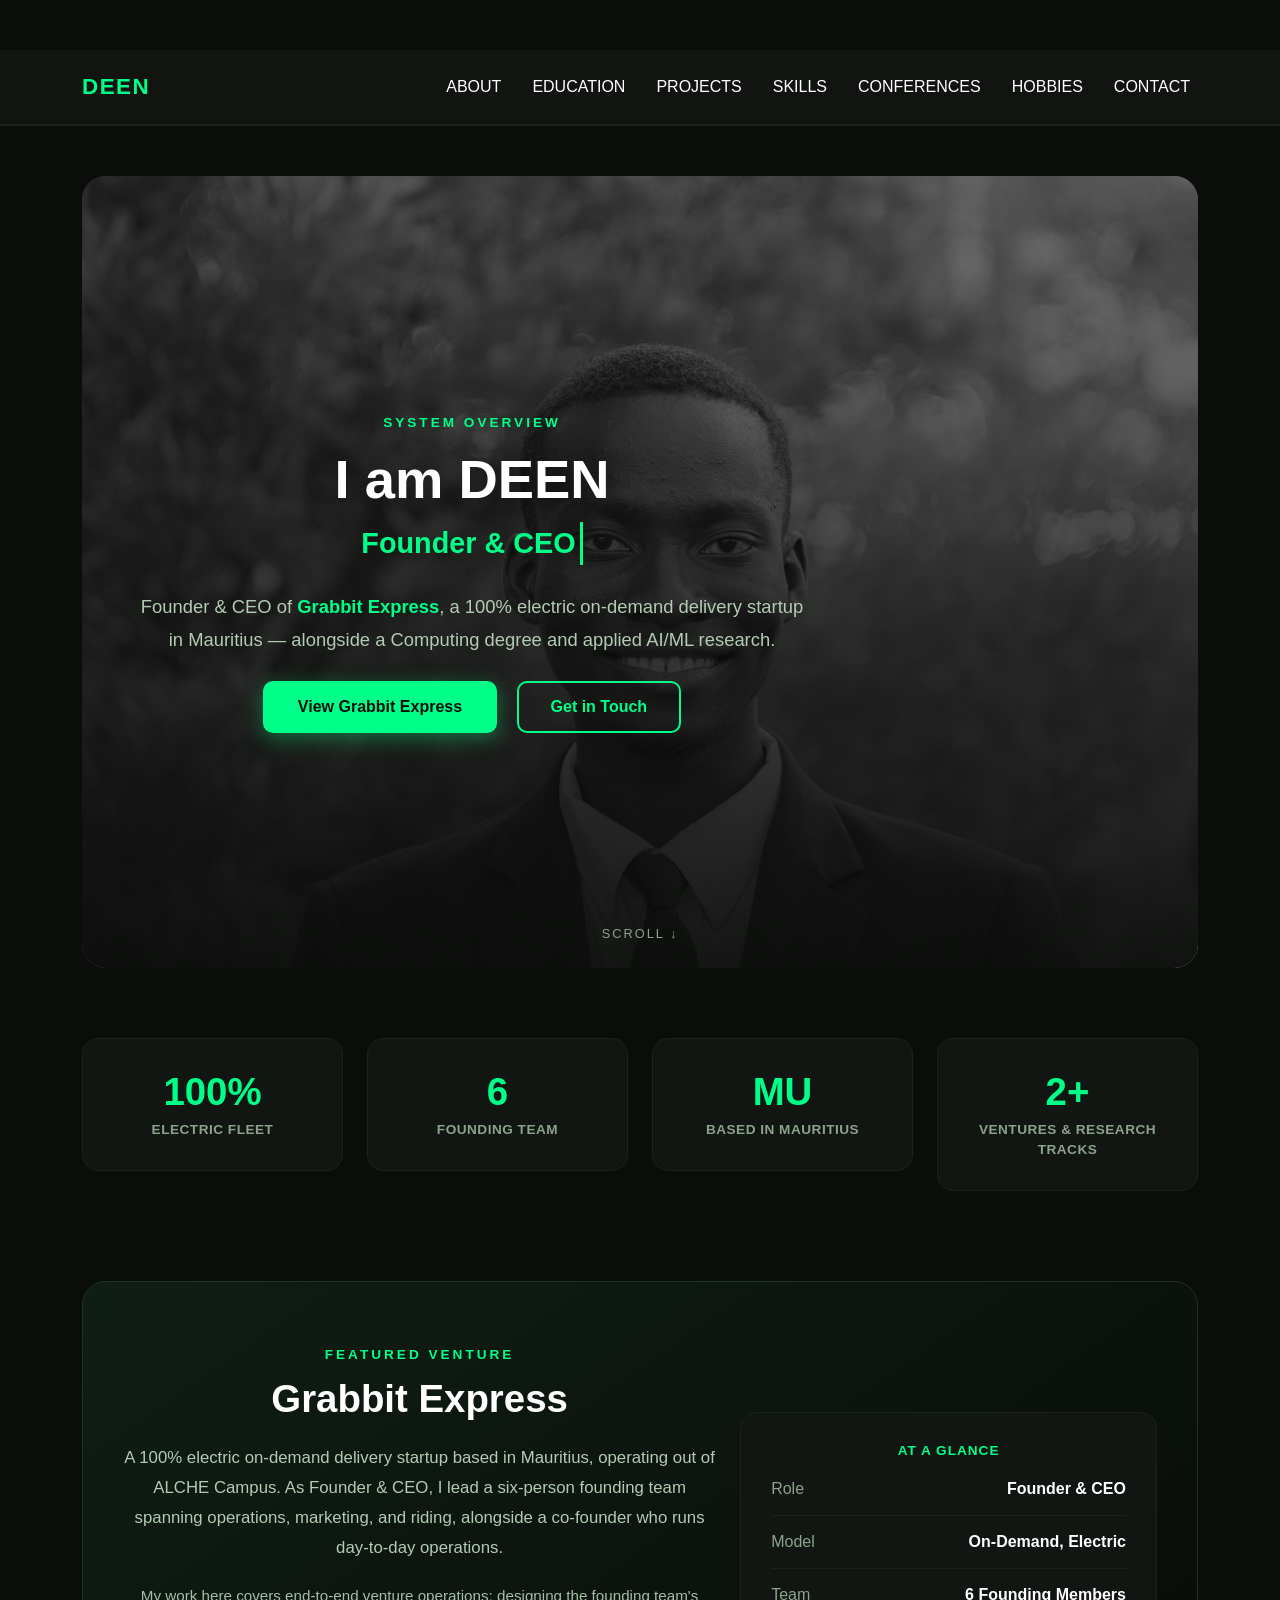
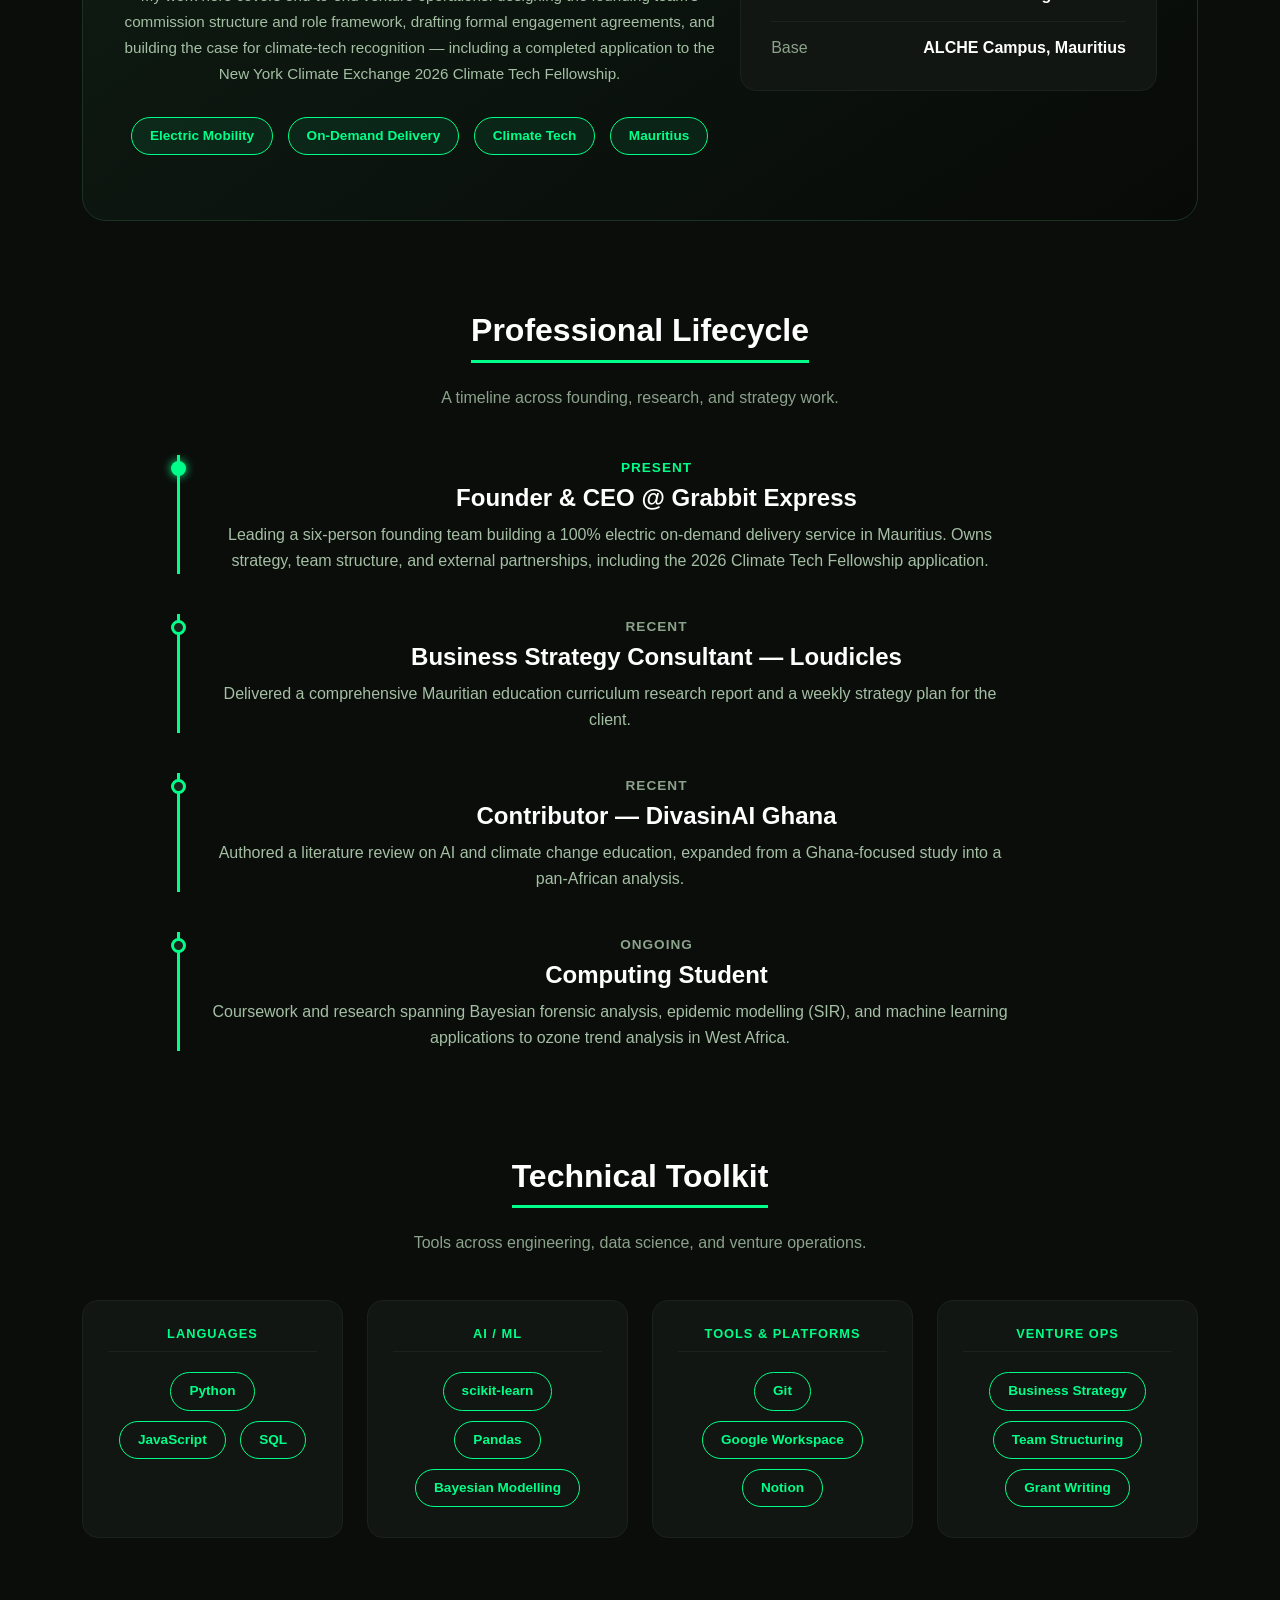
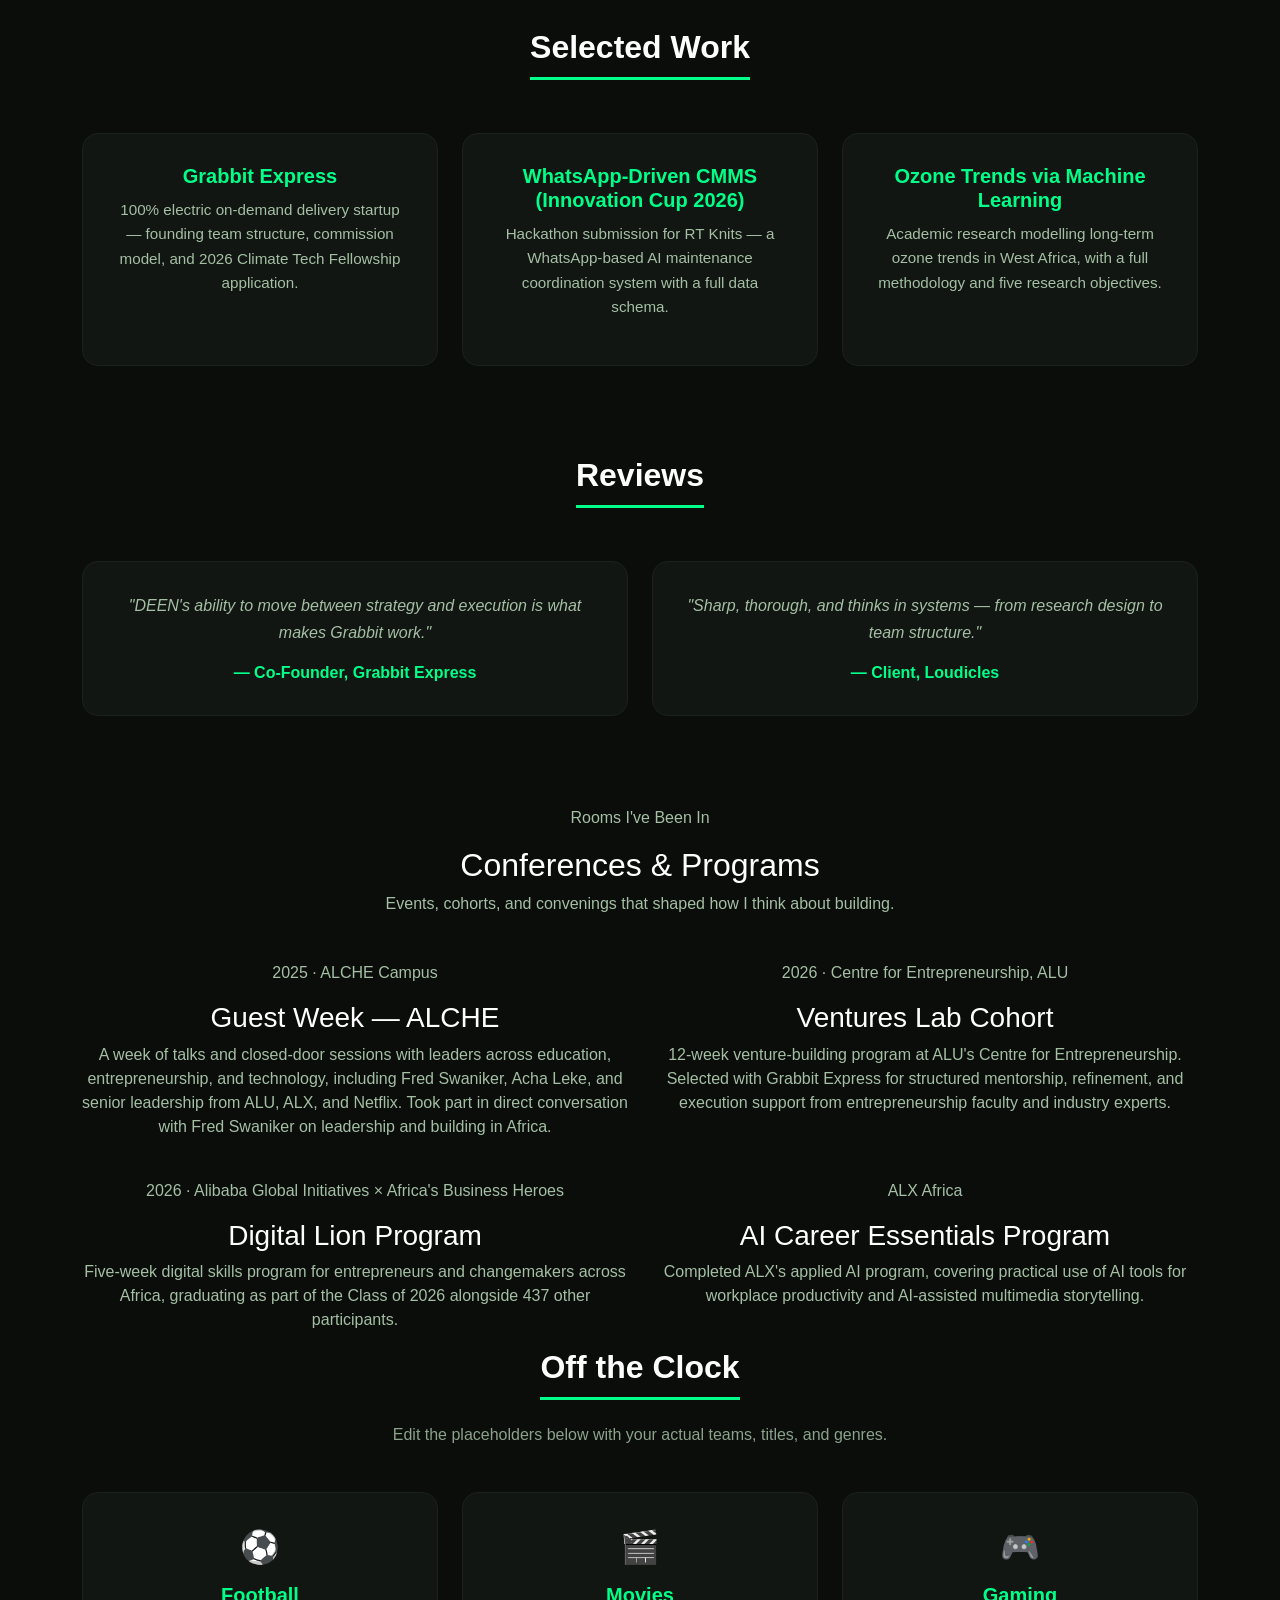
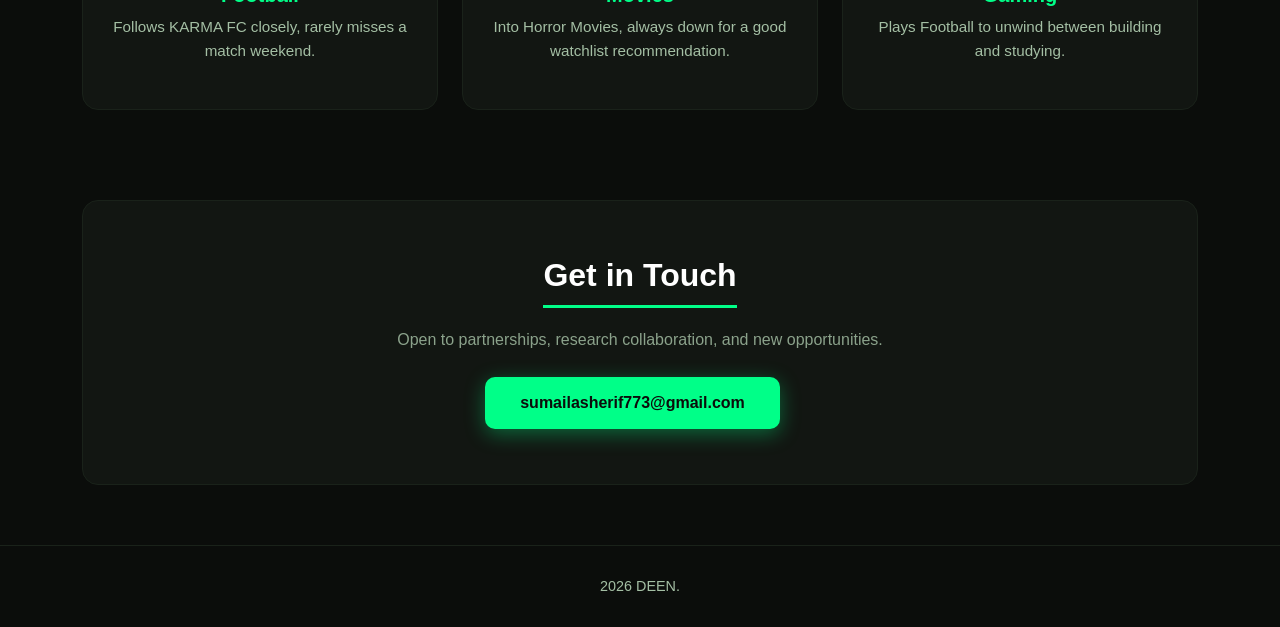
==== index copy.html @ 85b490ea "Updated website" ====
<!DOCTYPE html>
<html lang="en">
<head>
    <meta charset="UTF-8">
    <meta name="viewport" content="width=device-width, initial-scale=1.0">
    <title>DEEN | Founder & Systems Builder</title>
    <meta name="description" content="I am Sherif Sumaila. Founder, Grabbit Express | Co-Founder, Loudicles | AI/ML Enthusiast..">

    <link href="https://cdn.jsdelivr.net/npm/bootstrap@5.3.3/dist/css/bootstrap.min.css" rel="stylesheet">
    <script src="https://cdn.jsdelivr.net/npm/bootstrap@5.3.3/dist/js/bootstrap.bundle.min.js" defer></script>

    <link rel="stylesheet" href="/ASSET/index.css">
    <link rel="icon" href="/ASSET/deen.jpg" type="image/x-icon">
</head>
<body>

    <!-- ================= NAVIGATION BAR ================= -->
    <nav class="navbar navbar-expand-lg sticky-top" style="z-index: 1050;">
      <div class="container">
        <a class="navbar-brand" href="#about">DEEN</a>
        <button class="navbar-toggler" type="button" data-bs-toggle="collapse" data-bs-target="#navbarNavDropdown" aria-controls="navbarNavDropdown" aria-expanded="false" aria-label="Toggle navigation">
          <span class="navbar-toggler-icon"></span>
        </button>
        <div class="collapse navbar-collapse" id="navbarNavDropdown">
          <ul class="navbar-nav ms-auto">
            <li class="nav-item"><a class="nav-link active" href="#about">ABOUT</a></li>
            <li class="nav-item"><a class="nav-link" href="#education">EDUCATION</a></li>
            <li class="nav-item"><a class="nav-link" href="#toolkit">PROJECTS</a></li>
            <li class="nav-item"><a class="nav-link" href="#skills">SKILLS</a></li>
              <li class="nav-item"><a class="nav-link" href="#conferences">CONFERENCES</a></li>
            <li class="nav-item"><a class="nav-link" href="#hobbies">HOBBIES</a></li>
            <li class="nav-item"><a class="nav-link" href="#contact">CONTACT</a></li>
         
          </ul>
        </div>
      </div>
    </nav>

    <div class="container" style="margin-top: 50px;">

        <!-- ================= HERO ================= -->
        <section id="about" class="hero-bg" aria-label="Introduction">
            <div class="hero-bg-image" role="img" aria-label="Photo of DEEN"></div>
            <div class="hero-bg-overlay"></div>
            <div class="hero-bg-content">
                <span class="hero-eyebrow">System Overview</span>
                <h1 class="hero-name">I am DEEN</h1>
                <div class="typewriter-wrap">
                    <span id="typewriter-text"></span><span class="typewriter-cursor" aria-hidden="true">&nbsp;</span>
                </div>
                <p style="color: var(--text-soft); font-size: 1.15rem; line-height: 1.8; margin: 25px 0;">
                    Founder & CEO of <strong style="color: var(--accent);">Grabbit Express</strong>, a 100% electric on-demand delivery startup in Mauritius — alongside a Computing degree and applied AI/ML research.
                </p>
                <div>
                    <a href="#grabbit" class="btn-accent-solid">View Grabbit Express</a>
                    <a href="#contact" class="btn-accent-outline">Get in Touch</a>
                </div>
            </div>
            <div class="scroll-cue" aria-hidden="true">Scroll ↓</div>
        </section>

        <!-- ================= STATS ================= -->
        <section class="section-wrap" aria-label="Key stats">
            <div class="row g-4 text-center">
                <div class="col-6 col-md-3"><div class="stat-card"><h2>100%</h2><p>Electric Fleet</p></div></div>
                <div class="col-6 col-md-3"><div class="stat-card"><h2>6</h2><p>Founding Team</p></div></div>
                <div class="col-6 col-md-3"><div class="stat-card"><h2>MU</h2><p>Based in Mauritius</p></div></div>
                <div class="col-6 col-md-3"><div class="stat-card"><h2>2+</h2><p>Ventures & Research Tracks</p></div></div>
            </div>
        </section>

        <!-- ================= GRABBIT EXPRESS ================= -->
        <section id="grabbit" class="section-wrap grabbit-section">
            <div class="row align-items-center">
                <div class="col-lg-7">
                    <span class="hero-eyebrow">Featured Venture</span>
                    <h2 style="font-weight: 800; margin: 10px 0 20px 0; font-size: 2.4rem;">Grabbit Express</h2>
                    <p style="color: var(--text-soft); font-size: 1.05rem; line-height: 1.8; margin-bottom: 20px;">
                        A 100% electric on-demand delivery startup based in Mauritius, operating out of ALCHE Campus. As Founder & CEO, I lead a six-person founding team spanning operations, marketing, and riding, alongside a co-founder who runs day-to-day operations.
                    </p>
                    <p style="font-size: 0.95rem; line-height: 1.7; margin-bottom: 25px;">
                        My work here covers end-to-end venture operations: designing the founding team's commission structure and role framework, drafting formal engagement agreements, and building the case for climate-tech recognition — including a completed application to the New York Climate Exchange 2026 Climate Tech Fellowship.
                    </p>
                    <div>
                        <span class="venture-badge">Electric Mobility</span>
                        <span class="venture-badge">On-Demand Delivery</span>
                        <span class="venture-badge">Climate Tech</span>
                        <span class="venture-badge">Mauritius</span>
                    </div>
                </div>
                <div class="col-lg-5 mt-4 mt-lg-0">
                    <div class="panel-card">
                        <h6 style="color: var(--accent); font-weight: 700; text-transform: uppercase; font-size: 0.85rem; letter-spacing: 1px; margin-bottom: 18px;">At a Glance</h6>
                        <div class="grabbit-fact-row"><span class="label">Role</span><span class="value">Founder & CEO</span></div>
                        <div class="grabbit-fact-row"><span class="label">Model</span><span class="value">On-Demand, Electric</span></div>
                        <div class="grabbit-fact-row"><span class="label">Team</span><span class="value">6 Founding Members</span></div>
                        <div class="grabbit-fact-row"><span class="label">Base</span><span class="value">ALCHE Campus, Mauritius</span></div>
                    </div>
                </div>
            </div>
        </section>

        <!-- ================= EXPERIENCE ================= -->
        <section id="experience" class="section-wrap">
            <div class="section-head">
                <h2 class="section-heading">Professional Lifecycle</h2>
                <p class="section-sub">A timeline across founding, research, and strategy work.</p>
            </div>
            <div class="row justify-content-center">
                <div class="col-lg-10">
                    <div class="timeline-item">
                        <div class="timeline-dot"></div>
                        <span class="timeline-tag" style="color: var(--accent);">PRESENT</span>
                        <h4>Founder & CEO @ Grabbit Express</h4>
                        <p>Leading a six-person founding team building a 100% electric on-demand delivery service in Mauritius. Owns strategy, team structure, and external partnerships, including the 2026 Climate Tech Fellowship application.</p>
                    </div>
                    <div class="timeline-item">
                        <div class="timeline-dot-hollow"></div>
                        <span class="timeline-tag" style="color: var(--text-mute);">RECENT</span>
                        <h4>Business Strategy Consultant — Loudicles</h4>
                        <p>Delivered a comprehensive Mauritian education curriculum research report and a weekly strategy plan for the client.</p>
                    </div>
                    <div class="timeline-item">
                        <div class="timeline-dot-hollow"></div>
                        <span class="timeline-tag" style="color: var(--text-mute);">RECENT</span>
                        <h4>Contributor — DivasinAI Ghana</h4>
                        <p>Authored a literature review on AI and climate change education, expanded from a Ghana-focused study into a pan-African analysis.</p>
                    </div>
                    <div class="timeline-item">
                        <div class="timeline-dot-hollow"></div>
                        <span class="timeline-tag" style="color: var(--text-mute);">ONGOING</span>
                        <h4>Computing Student</h4>
                        <p>Coursework and research spanning Bayesian forensic analysis, epidemic modelling (SIR), and machine learning applications to ozone trend analysis in West Africa.</p>
                    </div>
                </div>
            </div>
        </section>

        <!-- ================= TOOLKIT ================= -->
        <section id="toolkit" class="section-wrap">
            <div class="section-head">
                <h2 class="section-heading">Technical Toolkit</h2>
                <p class="section-sub">Tools across engineering, data science, and venture operations.</p>
            </div>
            <div class="row g-4">
                <div class="col-md-3 col-6">
                    <div class="toolkit-card">
                        <h6>Languages</h6>
                        <span class="skill-badge">Python</span>
                        <span class="skill-badge">JavaScript</span>
                        <span class="skill-badge">SQL</span>
                    </div>
                </div>
                <div class="col-md-3 col-6">
                    <div class="toolkit-card">
                        <h6>AI / ML</h6>
                        <span class="skill-badge">scikit-learn</span>
                        <span class="skill-badge">Pandas</span>
                        <span class="skill-badge">Bayesian Modelling</span>
                    </div>
                </div>
                <div class="col-md-3 col-6">
                    <div class="toolkit-card">
                        <h6>Tools & Platforms</h6>
                        <span class="skill-badge">Git</span>
                        <span class="skill-badge">Google Workspace</span>
                        <span class="skill-badge">Notion</span>
                    </div>
                </div>
                <div class="col-md-3 col-6">
                    <div class="toolkit-card">
                        <h6>Venture Ops</h6>
                        <span class="skill-badge">Business Strategy</span>
                        <span class="skill-badge">Team Structuring</span>
                        <span class="skill-badge">Grant Writing</span>
                    </div>
                </div>
            </div>
        </section>

        <!-- ================= PROJECTS ================= -->
        <section id="projects" class="section-wrap">
            <div class="section-head">
                <h2 class="section-heading">Selected Work</h2>
            </div>
            <div class="row g-4">
                <div class="col-md-4">
                    <div class="panel-card project-card">
                        <h5>Grabbit Express</h5>
                        <p>100% electric on-demand delivery startup — founding team structure, commission model, and 2026 Climate Tech Fellowship application.</p>
                    </div>
                </div>
                <div class="col-md-4">
                    <div class="panel-card project-card">
                        <h5>WhatsApp-Driven CMMS (Innovation Cup 2026)</h5>
                        <p>Hackathon submission for RT Knits — a WhatsApp-based AI maintenance coordination system with a full data schema.</p>
                    </div>
                </div>
                <div class="col-md-4">
                    <div class="panel-card project-card">
                        <h5>Ozone Trends via Machine Learning</h5>
                        <p>Academic research modelling long-term ozone trends in West Africa, with a full methodology and five research objectives.</p>
                    </div>
                </div>
            </div>
        </section>

        <!-- ================= TESTIMONIALS ================= -->
        <section id="testimonials" class="section-wrap">
            <div class="section-head">
                <h2 class="section-heading">Reviews</h2>
            </div>
            <div class="row g-4">
                <div class="col-md-6">
                    <div class="panel-card testimonial-card">
                        <p class="testimonial-quote">"DEEN's ability to move between strategy and execution is what makes Grabbit work."</p>
                        <p class="testimonial-author">— Co-Founder, Grabbit Express</p>
                    </div>
                </div>
                <div class="col-md-6">
                    <div class="panel-card testimonial-card">
                        <p class="testimonial-quote">"Sharp, thorough, and thinks in systems — from research design to team structure."</p>
                        <p class="testimonial-author">— Client, Loudicles</p>
                    </div>
                </div>
            </div>
        </section>

            <!-- ================= CONFERENCES & PROGRAMS ================= -->
    <section id="conferences" class="section">
      <div class="section-head">
        <p class="eyebrow">Rooms I've Been In</p>
        <h2 class="section-title">Conferences &amp; Programs</h2>
        <p class="section-lede">
          Events, cohorts, and convenings that shaped how I think about building.
        </p>
      </div>

      <div class="row g-4">
        <div class="col-lg-6">
          <article class="event-card">
            <p class="event-meta">2025 &middot; ALCHE Campus</p>
            <h3 class="work-title">Guest Week — ALCHE</h3>
            <p class="work-body">
              A week of talks and closed-door sessions with leaders across education, entrepreneurship,
              and technology, including Fred Swaniker, Acha Leke, and senior leadership from ALU, ALX,
              and Netflix. Took part in direct conversation with Fred Swaniker on leadership and building
              in Africa.
            </p>
          </article>
        </div>

        <div class="col-lg-6">
          <article class="event-card">
            <p class="event-meta">2026 &middot; Centre for Entrepreneurship, ALU</p>
            <h3 class="work-title">Ventures Lab Cohort</h3>
            <p class="work-body">
              12-week venture-building program at ALU's Centre for Entrepreneurship. Selected with
              Grabbit Express for structured mentorship, refinement, and execution support from
              entrepreneurship faculty and industry experts.
            </p>
          </article>
        </div>

        <div class="col-lg-6">
          <article class="event-card">
            <p class="event-meta">2026 &middot; Alibaba Global Initiatives &times; Africa's Business Heroes</p>
            <h3 class="work-title">Digital Lion Program</h3>
            <p class="work-body">
              Five-week digital skills program for entrepreneurs and changemakers across Africa,
              graduating as part of the Class of 2026 alongside 437 other participants.
            </p>
          </article>
        </div>

        <div class="col-lg-6">
          <article class="event-card">
            <p class="event-meta">ALX Africa</p>
            <h3 class="work-title">AI Career Essentials Program</h3>
            <p class="work-body">
              Completed ALX's applied AI program, covering practical use of AI tools for workplace
              productivity and AI-assisted multimedia storytelling.
            </p>
          </article>
        </div>
      </div>
    </section>

        <!-- ================= HOBBIES ================= -->
        <section id="hobbies" class="section-wrap">
            <div class="section-head">
                <h2 class="section-heading">Off the Clock</h2>
                <p class="section-sub">Edit the placeholders below with your actual teams, titles, and genres.</p>
            </div>
            <div class="row g-4">
                <div class="col-md-4">
                    <div class="hobby-card">
                        <div class="hobby-icon" aria-hidden="true">⚽</div>
                        <h5>Football</h5>
                        <p><!-- Replace with your club/team -->Follows KARMA FC closely, rarely misses a match weekend.</p>
                    </div>
                </div>
                <div class="col-md-4">
                    <div class="hobby-card">
                        <div class="hobby-icon" aria-hidden="true">🎬</div>
                        <h5>Movies</h5>
                        <p><!-- Replace with your genres/favorites -->Into Horror Movies, always down for a good watchlist recommendation.</p>
                    </div>
                </div>
                <div class="col-md-4">
                    <div class="hobby-card">
                        <div class="hobby-icon" aria-hidden="true">🎮</div>
                        <h5>Gaming</h5>
                        <p><!-- Replace with your games -->Plays Football to unwind between building and studying.</p>
                    </div>
                </div>
            </div>
        </section>

        <!-- ================= CONTACT ================= -->
        <section id="contact" style="margin-bottom: 60px;">
            <div class="panel-card contact-card">
                <h2 class="section-heading" style="margin-bottom: 20px;">Get in Touch</h2>
                <p style="color: var(--text-mute); margin-bottom: 25px;">Open to partnerships, research collaboration, and new opportunities.</p>
                <a href="mailto:sumailasherif773@gmail.com" class="btn-accent-solid">sumailasherif773@gmail.com</a>
            </div>
        </section>

    </div>

    <footer>
        <p style="margin: 0;"> 2026 DEEN.</p>
    </footer>

    <script>
        // Typewriter effect for hero role text
        const roles = ["Founder & CEO", "Systems Builder", "Computing Student", "AI/ML Researcher"];
        const el = document.getElementById('typewriter-text');
        let roleIndex = 0, charIndex = 0, deleting = false;

        function typeLoop() {
            const current = roles[roleIndex];
            if (!deleting) {
                charIndex++;
                el.textContent = current.substring(0, charIndex);
                if (charIndex === current.length) {
                    deleting = true;
                    setTimeout(typeLoop, 1400);
                    return;
                }
            } else {
                charIndex--;
                el.textContent = current.substring(0, charIndex);
                if (charIndex === 0) {
                    deleting = false;
                    roleIndex = (roleIndex + 1) % roles.length;
                }
            }
            setTimeout(typeLoop, deleting ? 40 : 90);
        }
        typeLoop();

        // Highlight active nav link on scroll
        const sections = document.querySelectorAll('section[id]');
        const navLinks = document.querySelectorAll('.nav-link');

        function setActiveLink() {
            let currentId = '';
            sections.forEach(section => {
                const rect = section.getBoundingClientRect();
                if (rect.top <= 120 && rect.bottom >= 120) currentId = section.id;
            });
            navLinks.forEach(link => {
                link.classList.toggle('active', link.getAttribute('href') === `#${currentId}`);
            });
        }
        window.addEventListener('scroll', setActiveLink);
    </script>

</body>
</html>
---- ASSET/index.css ----
body {
background-color: black;
font-family: Arial, sans-serif;
text-align: center;
    padding-top:50px;
}

.card {

width:300px;
margin:auto;
background-color:red;
padding:20px;
border-radius:15px;
box-shadow:5px 5px 10px gray;

}

.hero-name { font-size: 2.2rem; }
            .typewriter-wrap { 
                font-size: 1.3rem; }
            .hero-bg-content { padding: 40px 25px; }
            .grabbit-section { padding: 40px 22px; }
            .section-heading { font-size: 1.6rem; }
            :root { --space-section: 60px; }

:root {
            --bg-void: #0b0d0b;
            --bg-panel: #121612;
            --bg-panel-alt: #161d16;
            --border-dim: #1a221a;
            --accent: #00ff88;
            --accent-dim: #0a5c33;
            --text-main: #ffffff;
            --text-soft: #b3cbb3;
            --text-mute: #8ba28b;
            --text-mute-2: #a4bfa4;

            --radius-lg: 24px;
            --radius-md: 16px;
            --radius-sm: 10px;
            --space-section: 90px;
        }

        * { box-sizing: border-box; }

        html { scroll-behavior: smooth; }

        body {
            background-color: var(--bg-void);
            color: var(--text-main);
            font-family: 'Segoe UI', Tahoma, Geneva, Verdana, sans-serif;
            margin: 0;
            line-height: 1.5;
        }

        section { scroll-margin-top: 90px; }

        p { color: var(--text-mute-2); }

        /* ============ NAVBAR ============ */
        .navbar {
            background-color: rgba(18, 22, 18, 0.95);
            backdrop-filter: blur(12px);
            border-bottom: 2px solid var(--border-dim);
            padding: 15px 0;
        }
        .navbar-brand { color: var(--accent); font-weight: 800; letter-spacing: 1.5px; font-size: 1.4rem; }
        .navbar-toggler { border-color: var(--accent); background-color: rgba(0, 255, 136, 0.1); }
        .navbar-toggler:focus { box-shadow: 0 0 0 0.2rem rgba(0,255,136,0.25); }
        .navbar-toggler-icon { filter: invert(1) sepia(1) saturate(5) hue-rotate(90deg); }
        .nav-link { color: var(--text-main); margin-left: 15px; font-weight: 500; transition: color 0.2s ease; }
        .nav-link:hover, .nav-link:focus { color: var(--accent); }
        .nav-link.active { color: var(--accent); border-bottom: 2px solid var(--accent); }

        /* ============ SHARED PATTERNS ============ */
        .panel-card {
            background-color: var(--bg-panel);
            border: 1px solid var(--border-dim);
            border-radius: var(--radius-md);
            padding: 30px;
        }

        .section-wrap { margin-bottom: var(--space-section); }

        .section-head { text-align: center; margin-bottom: 45px; }

        .section-heading {
            font-weight: 800;
            color: var(--text-main);
            display: inline-block;
            border-bottom: 3px solid var(--accent);
            padding-bottom: 10px;
            font-size: 2rem;
        }

        .section-sub {
            color: var(--text-mute);
            margin-top: 15px;
            max-width: 560px;
            margin-left: auto;
            margin-right: auto;
        }

        .btn-accent-solid {
            background-color: var(--accent);
            color: var(--bg-void);
            font-weight: bold;
            padding: 14px 35px;
            border-radius: var(--radius-sm);
            margin-right: 15px;
            box-shadow: 0 5px 20px rgba(0,255,136,0.35);
            text-decoration: none;
            display: inline-block;
            transition: transform 0.15s ease, opacity 0.15s ease;
        }
        .btn-accent-solid:hover { color: var(--bg-void); opacity: 0.9; transform: translateY(-2px); }

        .btn-accent-outline {
            border: 2px solid var(--accent);
            color: var(--accent);
            font-weight: bold;
            padding: 12px 32px;
            border-radius: var(--radius-sm);
            text-decoration: none;
            display: inline-block;
            transition: background-color 0.15s ease, transform 0.15s ease;
        }
        .btn-accent-outline:hover { background-color: rgba(0,255,136,0.1); color: var(--accent); transform: translateY(-2px); }

        /* ============ HERO ============ */
        .hero-bg {
            position: relative;
            min-height: 88vh;
            border-radius: var(--radius-lg);
            overflow: hidden;
            display: flex;
            align-items: center;
            margin-bottom: 70px;
        }

        .hero-bg-image {
            position: absolute;
            inset: 0;
            background-image: url('/ASSET/deen.jpg');
            background-size: cover;
            background-position: center 50%;
            background-color: var(--bg-panel-alt);
            animation: heroZoom 40s ease-in-out infinite alternate;
            filter: grayscale(100%);
        }

        @keyframes heroZoom {
            0%   { transform: scale(1); }
            100% { transform: scale(1.12); }
        }

        .hero-bg-overlay {
            position: absolute;
            inset: 0;
            background: linear-gradient(180deg, rgba(11,13,11,0.55) 0%, rgba(11,13,11,0.78) 55%, rgba(11,13,11,0.96) 100%);
        }

        .hero-bg-content {
            position: relative;
            z-index: 2;
            padding: 60px 50px;
            max-width: 780px;
        }

        .hero-eyebrow { color: var(--accent); font-weight: bold; letter-spacing: 3px; text-transform: uppercase; font-size: 0.85rem; }

        .hero-name {
            font-weight: 800;
            margin: 15px 0 10px 0;
            font-size: 3.4rem;
            line-height: 1.15;
            text-shadow: 0 4px 30px rgba(0,0,0,0.6);
        }

        .typewriter-wrap { font-size: 1.8rem; font-weight: 700; color: var(--accent); min-height: 2.4rem; }
        .typewriter-cursor { display: inline-block; width: 3px; background: var(--accent); margin-left: 4px; animation: blink 0.8s step-end infinite; }
        @keyframes blink { 0%, 100% { opacity: 1; } 50% { opacity: 0; } }

        .scroll-cue {
            position: absolute;
            bottom: 24px;
            left: 50%;
            transform: translateX(-50%);
            z-index: 2;
            color: var(--text-mute);
            font-size: 0.8rem;
            letter-spacing: 2px;
            text-transform: uppercase;
            text-align: center;
            animation: bob 2s ease-in-out infinite;
        }
        @keyframes bob { 0%, 100% { transform: translate(-50%, 0); } 50% { transform: translate(-50%, 8px); } }

        /* ============ STAT CARDS ============ */
        .stat-card { background-color: var(--bg-panel); border: 1px solid var(--border-dim); padding: 30px 20px; border-radius: var(--radius-md); text-align: center; }
        .stat-card h2 { color: var(--accent); font-weight: 800; font-size: 2.4rem; margin-bottom: 5px; }
        .stat-card p { color: var(--text-mute); margin: 0; font-size: 0.85rem; font-weight: 600; text-transform: uppercase; letter-spacing: 0.5px; }

        /* ============ TIMELINE ============ */
        .timeline-item { border-left: 3px solid var(--accent); padding-left: 30px; position: relative; margin-bottom: 40px; }
        .timeline-item:last-child { margin-bottom: 0; }
        .timeline-dot { position: absolute; width: 15px; height: 15px; background-color: var(--accent); border-radius: 50%; left: -9px; top: 6px; box-shadow: 0 0 10px var(--accent); }
        .timeline-dot-hollow { position: absolute; width: 15px; height: 15px; background-color: var(--border-dim); border: 3px solid var(--accent); border-radius: 50%; left: -9px; top: 6px; }
        .timeline-tag { font-weight: bold; font-size: 0.85rem; letter-spacing: 1px; }
        .timeline-item h4 { font-weight: 700; margin-top: 5px; margin-bottom: 0; }
        .timeline-item p { max-width: 800px; line-height: 1.6; margin-top: 10px; }

        /* ============ BADGES ============ */
        .skill-badge, .venture-badge {
            display: inline-block;
            background-color: var(--bg-panel);
            border: 1px solid var(--accent);
            color: var(--accent);
            padding: 8px 18px;
            border-radius: 30px;
            font-weight: 600;
            font-size: 0.85rem;
            margin: 5px;
        }
        .venture-badge { background: rgba(0,255,136,0.08); }

        /* ============ GRABBIT SPOTLIGHT ============ */
        .grabbit-section {
            padding: 60px 40px;
            background: linear-gradient(145deg, #0f1e14, #080a08);
            border-radius: var(--radius-lg);
            border: 1px solid #1a3322;
        }

        .grabbit-fact-row { display: flex; justify-content: space-between; padding-bottom: 14px; margin-bottom: 14px; border-bottom: 1px solid var(--border-dim); }
        .grabbit-fact-row:last-child { border-bottom: none; margin-bottom: 0; padding-bottom: 0; }
        .grabbit-fact-row .label { color: var(--text-mute); }
        .grabbit-fact-row .value { color: var(--text-main); font-weight: 600; text-align: right; }

        /* ============ TOOLKIT ============ */
        .toolkit-card { background-color: var(--bg-panel); border: 1px solid var(--border-dim); border-radius: var(--radius-md); padding: 25px; height: 100%; }
        .toolkit-card h6 {
            color: var(--accent); font-weight: 700; letter-spacing: 1px; text-transform: uppercase;
            font-size: 0.8rem; margin-bottom: 15px; border-bottom: 1px solid var(--border-dim); padding-bottom: 10px;
        }

        /* ============ PROJECT / TESTIMONIAL CARDS ============ */
        .project-card, .testimonial-card { height: 100%; transition: border-color 0.2s ease, transform 0.2s ease; }
        .project-card:hover { border-color: var(--accent); transform: translateY(-4px); }
        .project-card h5 { color: var(--accent); font-weight: 700; margin-bottom: 10px; }
        .project-card p, .toolkit-card p { font-size: 0.95rem; line-height: 1.6; }

        .testimonial-quote { font-style: italic; line-height: 1.7; margin-bottom: 0; }
        .testimonial-author { color: var(--accent); font-weight: 700; margin-top: 15px; margin-bottom: 0; }

        /* ============ HOBBIES ============ */
        .hobby-card { background-color: var(--bg-panel); border: 1px solid var(--border-dim); border-radius: var(--radius-md); padding: 30px; height: 100%; transition: border-color 0.2s ease, transform 0.2s ease; }
        .hobby-card:hover { border-color: var(--accent); transform: translateY(-4px); }
        .hobby-icon { font-size: 2rem; margin-bottom: 12px; }
        .hobby-card h5 { color: var(--accent); font-weight: 700; margin-bottom: 8px; }
        .hobby-card p { font-size: 0.95rem; line-height: 1.6; }

        /* ============ AVATAR FALLBACK ============ */
        .avatar-fallback {
            width: 100%; height: 300px; background-color: var(--bg-panel-alt);
            display: flex; align-items: center; justify-content: center;
            color: var(--accent); font-size: 3rem; font-weight: 800;
        }

        /* ============ CONTACT ============ */
        .contact-card { text-align: center; padding: 55px 30px; }

        /* ============ FOOTER ============ */
        footer { border-top: 1px solid var(--border-dim); padding: 30px 0; text-align: center; color: var(--text-mute); margin-top: 60px; font-size: 0.9rem; }

        /* ============ RESPONSIVE ============ */
        @media (max-width: 768px) {
            .hero-bg-content { padding: 40px 25px; }
            .grabbit-section { padding: 40px 22px; }
            .section-heading { font-size: 1.6rem; }
            :root { --space-section: 60px; }
        }
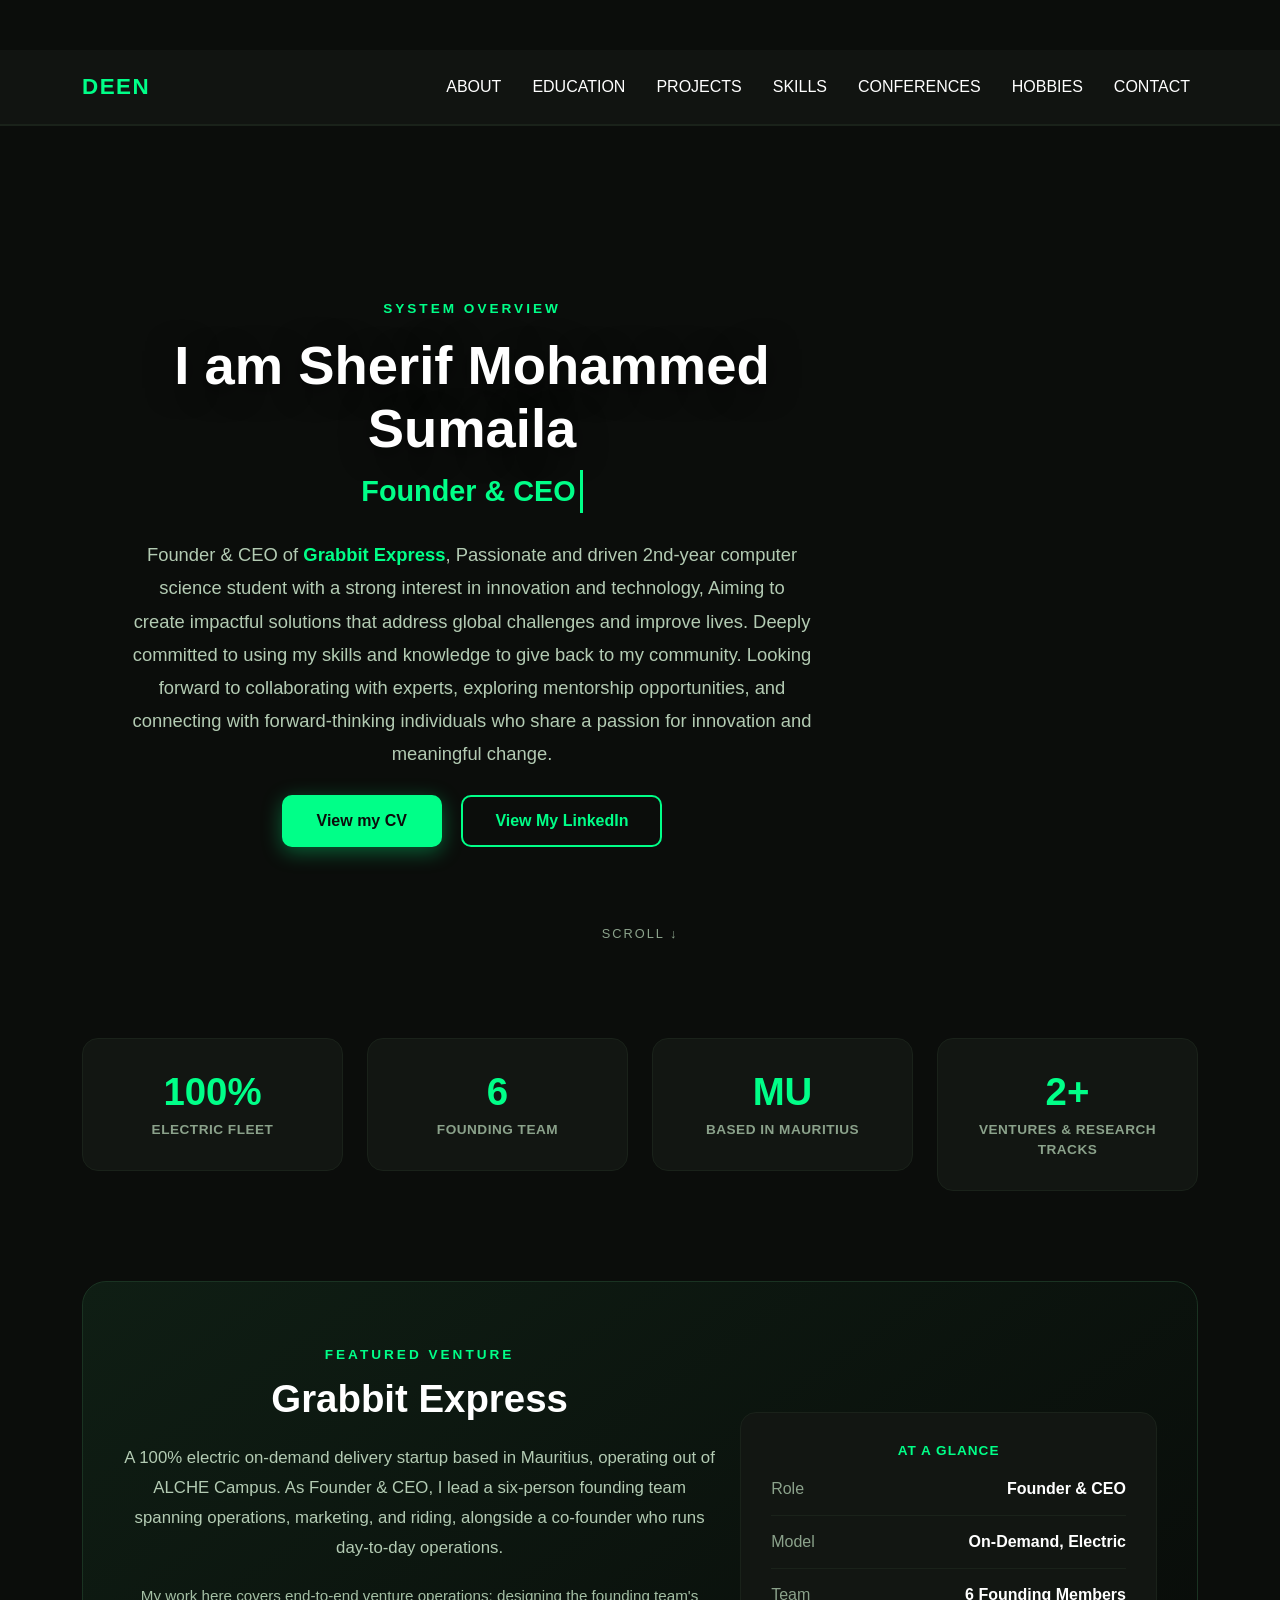
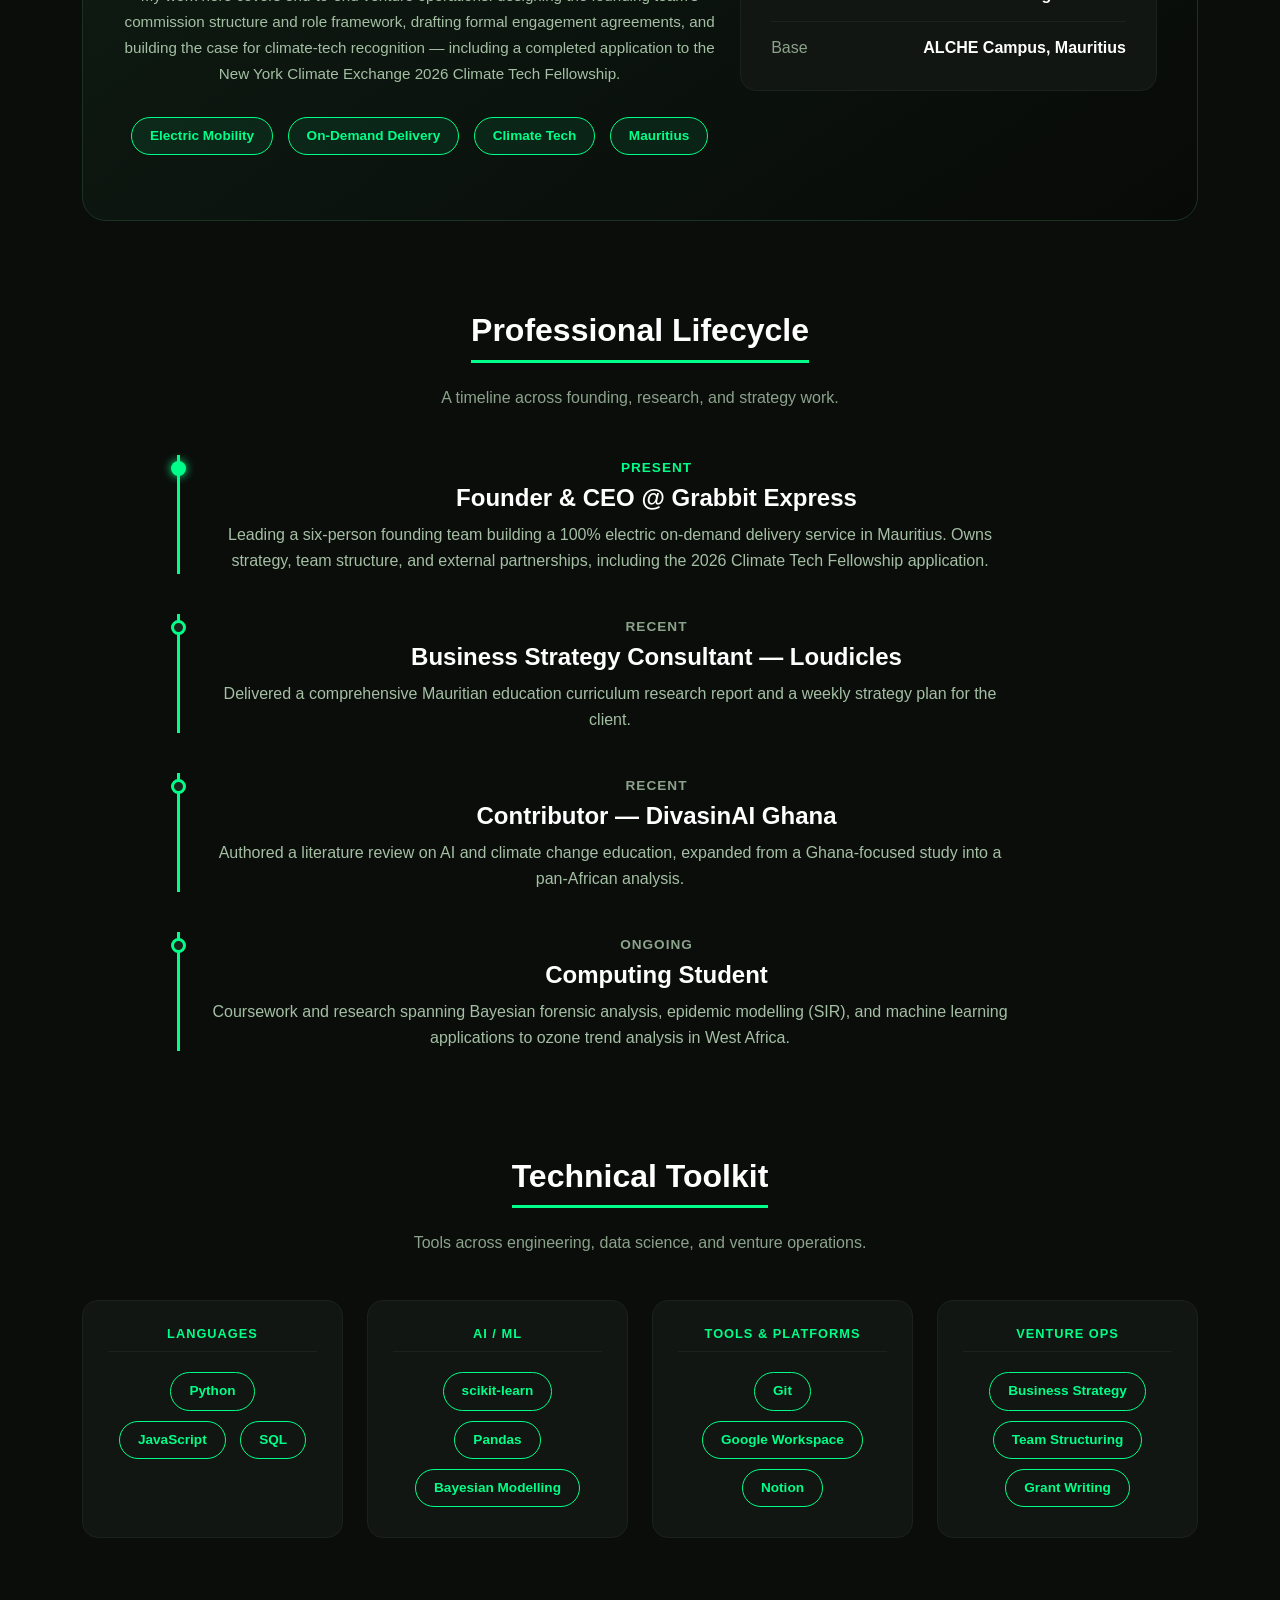
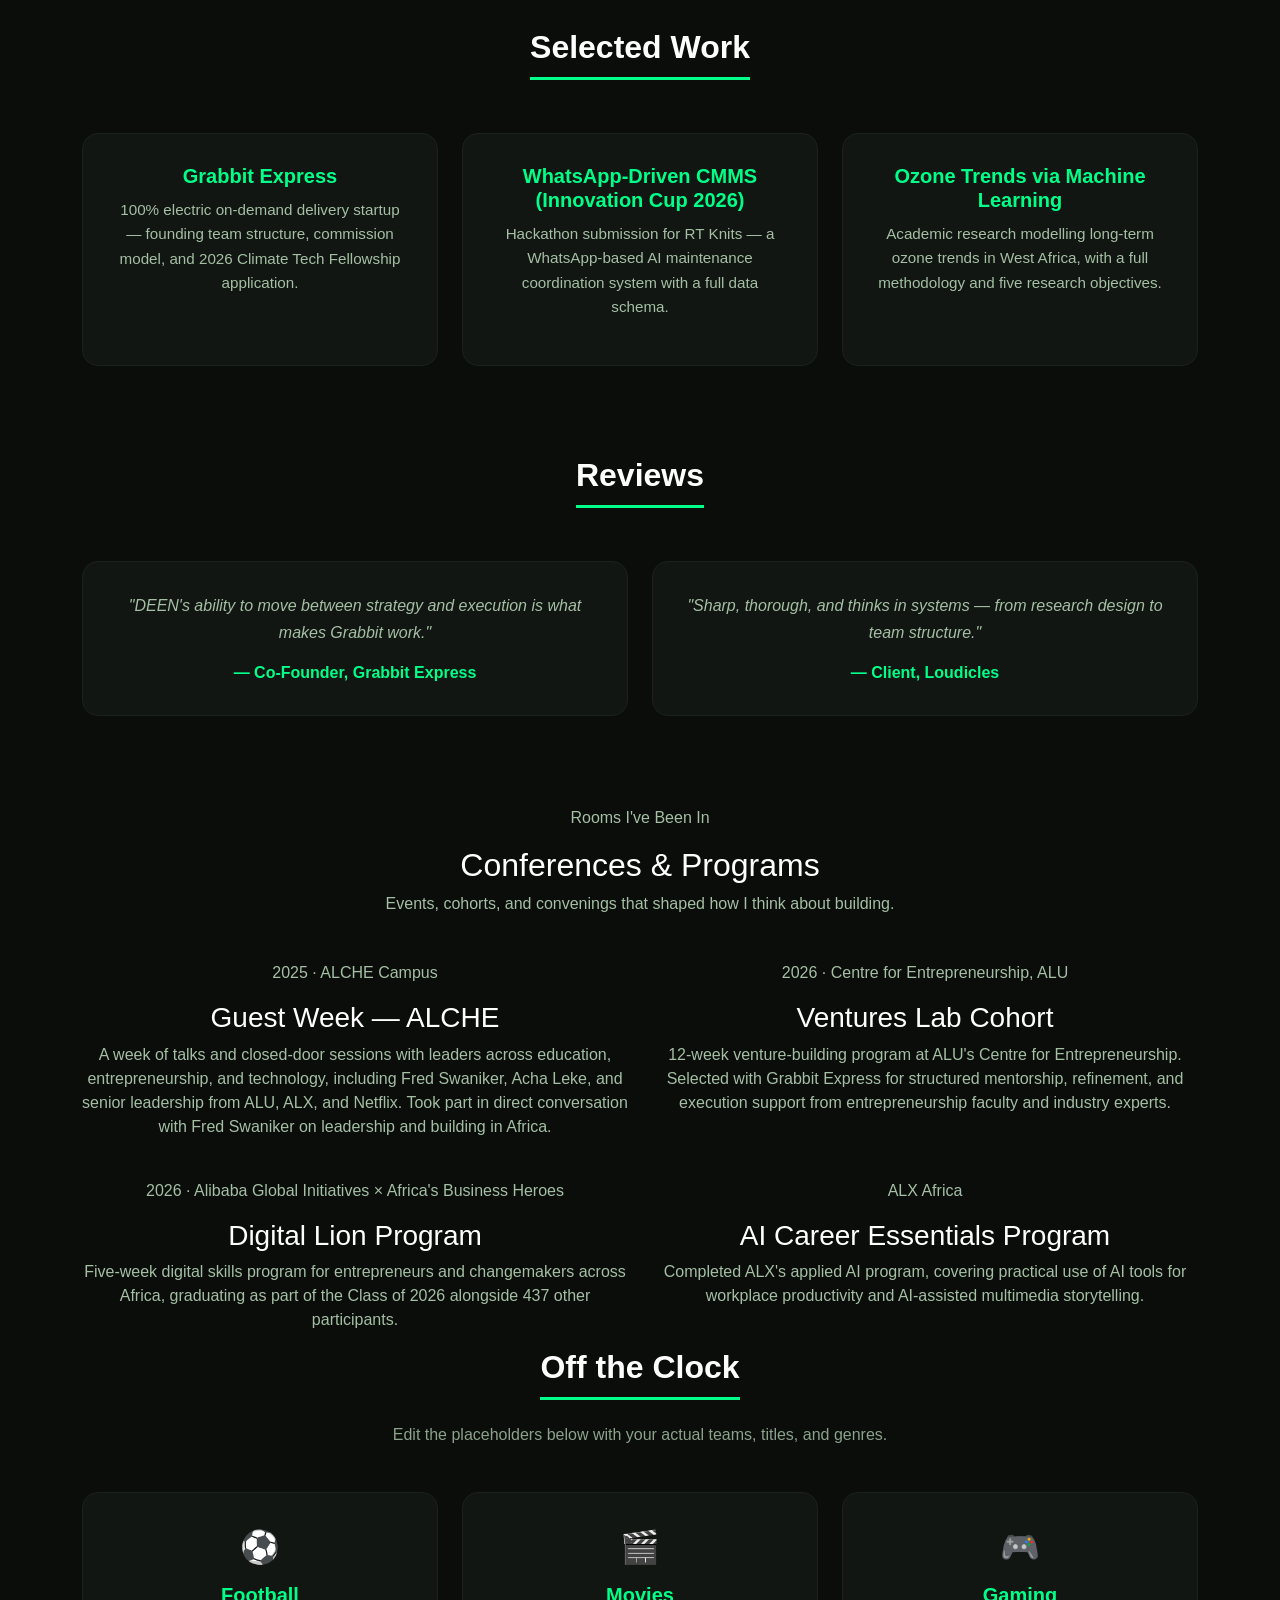
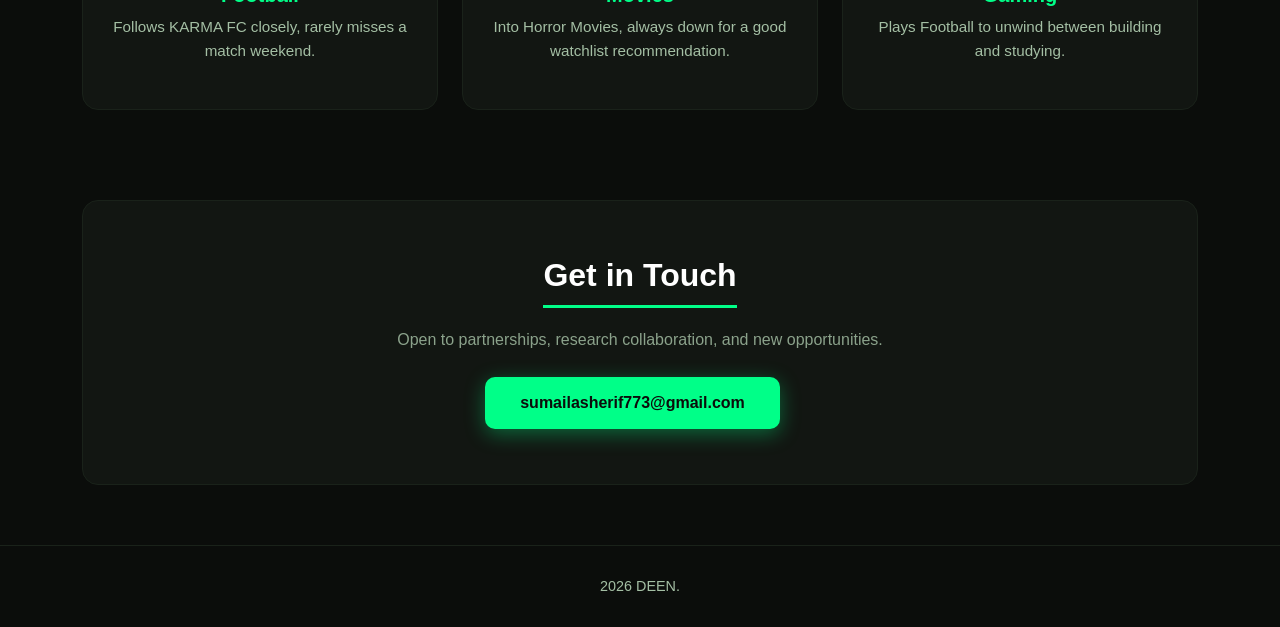
==== commit 8df54d63: "Updated my cv" ====
--- a/index copy.html
+++ b/index copy.html
@@ -45,16 +45,15 @@
             <div class="hero-bg-overlay"></div>
             <div class="hero-bg-content">
                 <span class="hero-eyebrow">System Overview</span>
-                <h1 class="hero-name">I am DEEN</h1>
+                <h1 class="hero-name">I am Sherif Mohammed Sumaila</h1>
                 <div class="typewriter-wrap">
                     <span id="typewriter-text"></span><span class="typewriter-cursor" aria-hidden="true">&nbsp;</span>
                 </div>
                 <p style="color: var(--text-soft); font-size: 1.15rem; line-height: 1.8; margin: 25px 0;">
-                    Founder & CEO of <strong style="color: var(--accent);">Grabbit Express</strong>, a 100% electric on-demand delivery startup in Mauritius — alongside a Computing degree and applied AI/ML research.
-                </p>
+                    Founder & CEO of <strong style="color: var(--accent);">Grabbit Express</strong>, Passionate and driven 2nd-year computer science student with a strong interest in innovation and technology, Aiming to create impactful solutions that address global challenges and improve lives. Deeply committed to using my skills and knowledge to give back to my community. Looking forward to collaborating with experts, exploring mentorship opportunities, and connecting with forward-thinking individuals who share a passion for innovation and meaningful change.
                 <div>
-                    <a href="#grabbit" class="btn-accent-solid">View Grabbit Express</a>
-                    <a href="#contact" class="btn-accent-outline">Get in Touch</a>
+                    <a href="https://docs.google.com/document/d/1c44-e7ZM3kbo7ozgO2yojGeLZtwT1YpyOeMU8dSWI1A/edit?tab=t.0" class="btn-accent-solid">View my CV</a>
+                    <a class="btn-accent-outline" href="https://www.linkedin.com/in/sherif-sumaila-409594319/">View My LinkedIn</a>
                 </div>
             </div>
             <div class="scroll-cue" aria-hidden="true">Scroll ↓</div>
--- a/ASSET/index.css
+++ b/ASSET/index.css
@@ -141,7 +141,7 @@
 
         .hero-bg-image {
             position: absolute;
-            inset: 0;
+            inset: 100;
             background-image: url('/ASSET/deen.jpg');
             background-size: cover;
             background-position: center 50%;
